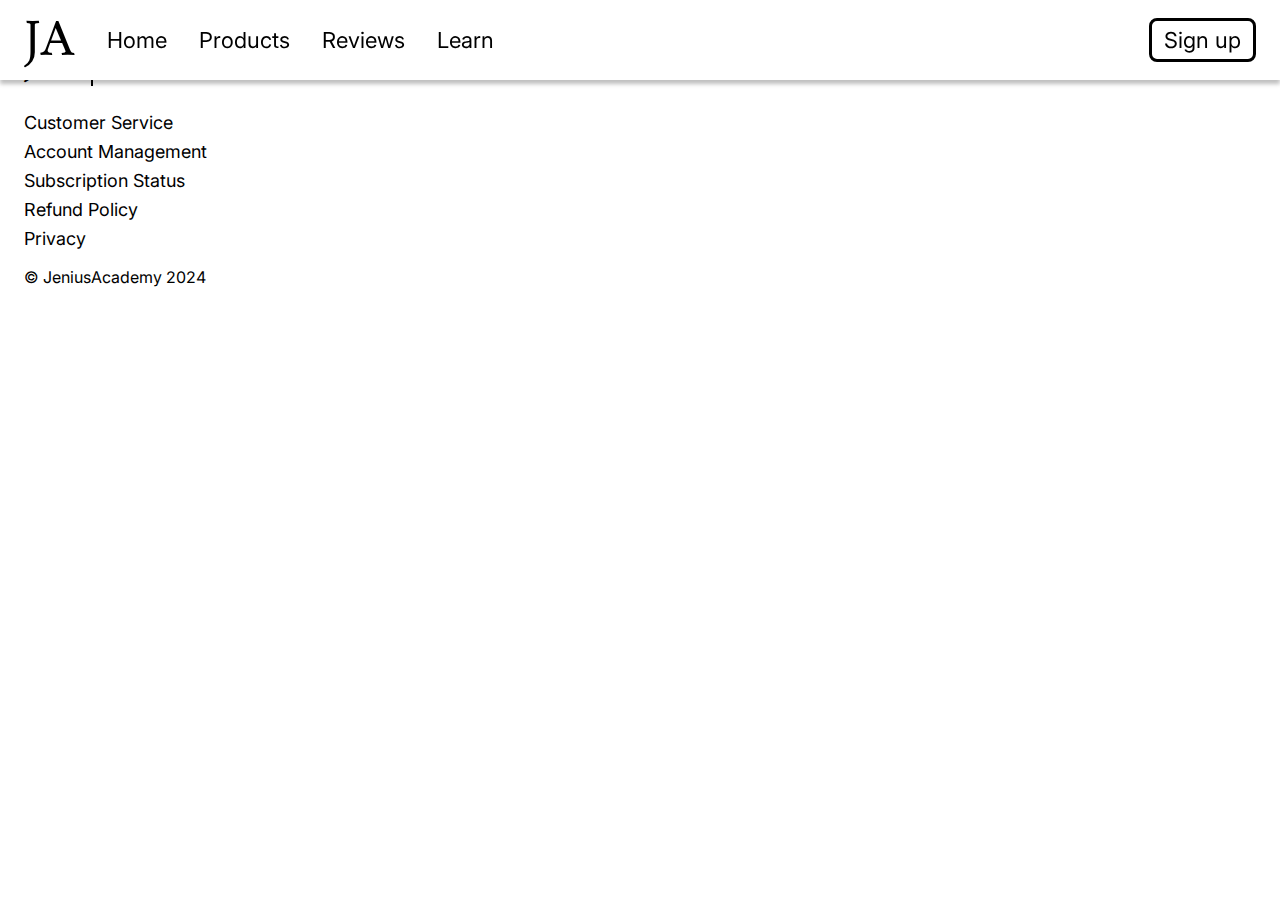
==== learning/index.html @ 0f5005dd "first upload to github" ====
<!DOCTYPE html>
<html lang="en">

<head>
  <meta charset="UTF-8">
  <meta name="viewport" content="width=device-width, initial-scale=1.0">
  <link rel="stylesheet" href="/styles/style.css">
  <script src="/scripts/customElements.js"></script>
  <link rel="preconnect" href="https://fonts.googleapis.com">
  <link rel="preconnect" href="https://fonts.gstatic.com" crossorigin>
  <link
    href="https://fonts.googleapis.com/css2?family=Lusitana:wght@400;700&family=Roboto+Mono:ital,wght@0,100..700;1,100..700&display=swap"
    rel="stylesheet">
  <link
    href="https://fonts.googleapis.com/css2?family=Inter:wght@100..900&family=Lusitana:wght@400;700&family=Roboto+Mono:ital,wght@0,100..700;1,100..700&display=swap"
    rel="stylesheet">
  <title>Learn</title>
</head>

<body>
  <custom-header></custom-header>
  <custom-footer></custom-footer>
</body>

</html>
---- styles/style.css ----
@media screen {
  :root {
    --logo-size: 48px;
    --logo-name-size: 30px;
    --title-size: 48px;
    --second-title-size: 32px;
    --signup-text-size: 22px;
    --generic-button-size: 28px;
    --features-percentage: 20%;
    --feature-title-visibility: initial;
    --feature-flex-value: 1.3 1;
  }
}

@media screen and (max-width: 768px){
  :root {
    --logo-size: 48px;
    --logo-name-size: 30px;
    --title-size: 48px;
    --second-title-size: 32px;
    --signup-text-size: 22px;
    --generic-button-size: 28px;
    --features-percentage: 20%;
    --feature-title-visibility: initial;
    --feature-flex-value: 1.5 1;
  }
}

:root {
  --main-color: black;
  --back-color: white;
  --hyperlink-hover-color: rgba(0, 0, 0, 0.75);
  --shadow-color: rgba(0, 0, 0, 0.25);
  --half-transparent-dark-color: rgba(0, 0, 0, 0.5);
  --transparent-color: rgba(0, 0, 0, 0);
}

.lusitana-regular {
  font-family: "Lusitana", serif;
  font-weight: 400;
  font-style: normal;
}

.lusitana-bold {
  font-family: "Lusitana", serif;
  font-weight: 700;
  font-style: normal;
}

.inter-regular {
  font-family: "Inter", sans-serif;
  font-optical-sizing: auto;
  font-weight: 400;
  font-style: normal;
  font-variation-settings: "slnt" 0;
}

.inter-bold {
  font-family: "Inter", sans-serif;
  font-optical-sizing: auto;
  font-weight: 700;
  font-style: normal;
  font-variation-settings: "slnt" 0;
}

.shaded-text {
  text-shadow: 3px 3px 3px var(--shadow-color);
}

html,
body {
  margin: 0;
  padding: 0;
}

header {
  display: flex;
  z-index: 2;
  position: fixed;
  top: 0;
  height: 80px;
  width: 100%;
  background-color: var(--back-color);
  align-items: center;
  padding: 16px 24px;
  box-sizing: border-box;
}

nav {
  display: inherit;
  width: 100%;
  align-items: center;
}

nav * {
  color: var(--text-color);
}

section {
  display: flex;
  width: 100%;
  min-height: 100vh;
  padding: 24px 24px;
  box-sizing: border-box;
  overflow-x: clip;
}

a {
  text-decoration: none;
  color: var(--main-color);
}

footer {
  padding: 24px 24px;
}

footer * {
  position: relative;
}

.shaded-vertical {
  box-shadow: 0 4px 4px 0px var(--shadow-color);
}

.vertical-line {
  border-right: 2px solid;
  padding-right: 16px;
  height: 50px;
}

.logo {
  transition-duration: 1s;
  cursor: default;
  font-size: var(--logo-size);
  margin-right: 16px;
}

.logo:hover {
  transition-duration: 0.3s;
  text-shadow: 3px 3px 3px var(--shadow-color);
}

.logo-name {
  font-size: var(--logo-name-size);
}

.navigation-button {
  position: relative;
  font-size: 22px;
  margin-left: 16px;
  margin-right: 16px;
}

.navigation-button::after {
  transition-duration: 0.3s;
  content: "";
  height: 3px;
  width: 0;
  position: absolute;
  left: 50%;
  bottom: -4px;
  background-color: var(--main-color);
  pointer-events: none;
}

.navigation-button:hover::after {
  transition-duration: 0.3s;
  width: 110%;
  left: -5%;
}

.current {
  cursor: default;
  pointer-events: none;
}

.current::after {
  content: "";
  height: 3px;
  width: 110%;
  position: absolute;
  left: -5%;
  bottom: -4px;
}

.signup {
  font-size: var(--signup-text-size);
}

.black-button {
  transition-duration: 0.3s;
  margin-left: auto;
  padding: 6px 12px;
  border: 3px solid var(--main-color);
  border-radius: 8px;
}

.black-button:hover {
  transition-duration: 0.3s;
  background-color: var(--main-color);
  color: var(--back-color);
  box-shadow: 4px 4px 3px var(--shadow-color);
}

.black-button:active {
  box-shadow: none;
}

.white-button {
  transition-duration: 0.3s;
  margin-left: auto;
  padding: 6px 12px;
  border: 3px solid var(--back-color);
  border-radius: 8px;
}

.white-button:hover {
  transition-duration: 0.3s;
  background-color: var(--back-color);
  color: var(--main-color);
  box-shadow: 4px 4px 3px var(--shadow-color);
}

.white-button:active {
  box-shadow: none;
}

.footer-hyperlinks a {
  transition-duration: 0.3s;
  font-size: 18px;
  display: block;
  margin-top: 8px;
}

.footer-hyperlinks a:hover {
  transition-duration: 0.3s;
  color: var(--hyperlink-hover-color);
}

.main {
  background-size: cover;
  overflow-y: clip;
  align-items: center;
  justify-content: center;
  text-align: center;
}

.main * {
  color: var(--back-color);
}

.main h1 {
  font-size: var(--title-size);
}

.main a {
  font-size: var(--generic-button-size);
}

.main-background {
  width: 100%;
}

.boast {
  display: flex;
  align-items: center;
  justify-content: center;
  text-align: center;
}

.boast h1 {
  font-size: var(--title-size);
}

.boast a {
  font-size: var(--generic-button-size);
}

.features {
  flex-wrap: wrap;
  padding: 0;
  color: var(--back-color);
  justify-content: space-between;
}

.features h1 {
  display: var(--feature-title-visibility);
  z-index: 1;
  position: absolute;
  font-size: var(--title-size);
  left: 50%;
  transform: translate(-50%);
  margin-top: 64px;
}

.feature {
  display: flex;
  flex-wrap: wrap;
  justify-content: center;
  position: relative;
  box-shadow: inset 0 4px 4px var(--shadow-color);
  transition-duration: 0.5s;
  flex: 1 1;
  background-size: cover;
  background-position-x: center;
  height: 100vh;
  box-sizing: border-box;
}

.feature:hover {
  transition-duration: 0.5s;
  flex: var(--feature-flex-value);
}

.feature::before {
  transition-duration: 0.5s;
  content: '';
  position: absolute;
  width: 100%;
  height: 100%;
}

.feature:hover::before {
  transition-duration: 0.5s;
  background-color: var(--half-transparent-dark-color);
  backdrop-filter: blur(5px);
}

.feature div {
  padding: 180px 30px;
  z-index: 1;
}

.feature h2 {
  font-size: var(--second-title-size);
}

.feature p {
  transition-duration: 0.3s;
  justify-self: stretch;
  opacity: 0;
}

.feature:hover p {
  transition-duration: 1s;
  opacity: 100%;
}

.subscription {

}
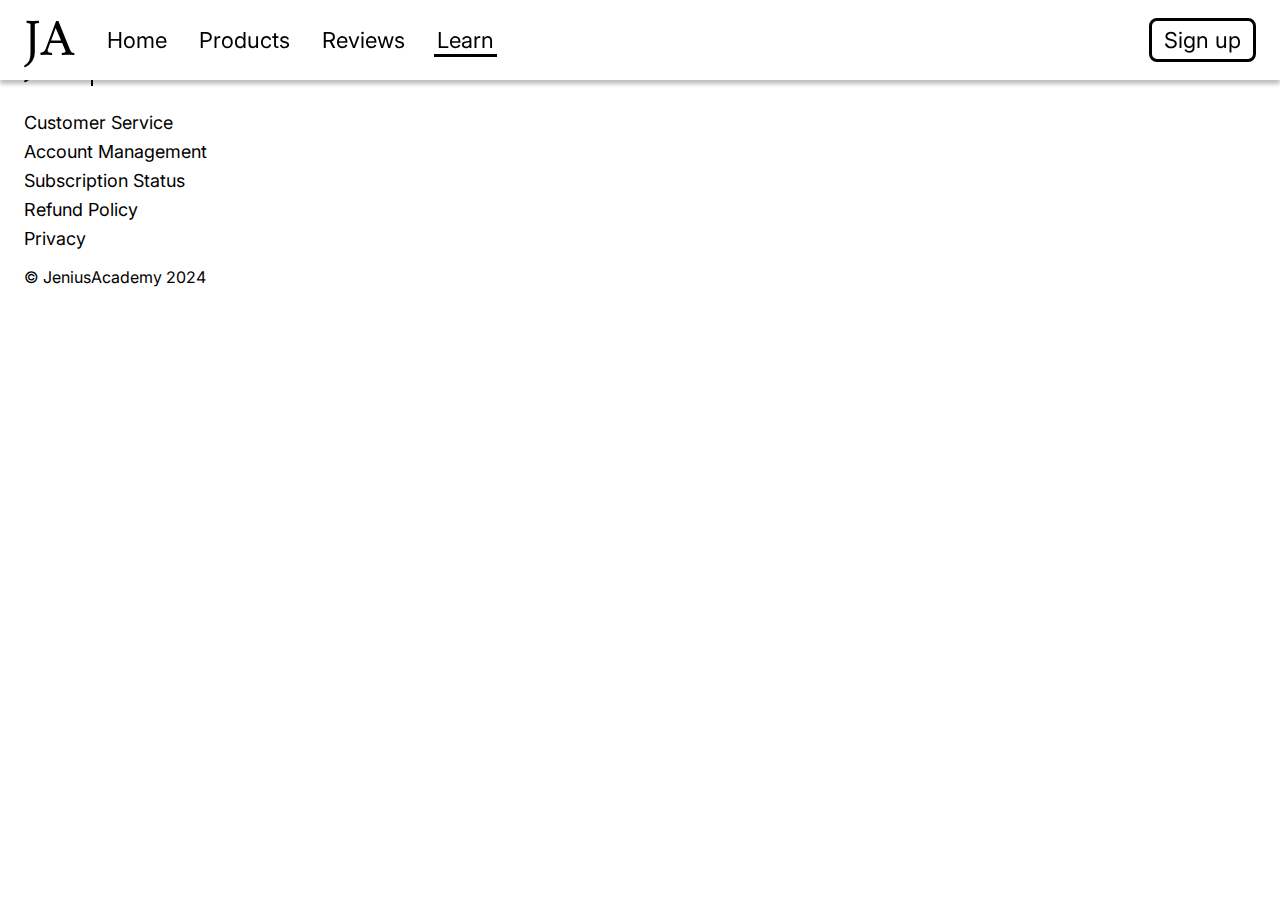
==== commit fa3a0950: "Initialize authentication" ====
--- a/learning/index.html
+++ b/learning/index.html
@@ -5,7 +5,8 @@
   <meta charset="UTF-8">
   <meta name="viewport" content="width=device-width, initial-scale=1.0">
   <link rel="stylesheet" href="/styles/style.css">
-  <script src="/scripts/customElements.js"></script>
+  <script src="/scripts/customElements.js" defer></script>
+  <script src="/scripts/authenticate.js" defer></script>
   <link rel="preconnect" href="https://fonts.googleapis.com">
   <link rel="preconnect" href="https://fonts.gstatic.com" crossorigin>
   <link
--- a/styles/style.css
+++ b/styles/style.css
@@ -2,27 +2,35 @@
   :root {
     --logo-size: 48px;
     --logo-name-size: 30px;
+    --navigation-size: 22px;
     --title-size: 48px;
     --second-title-size: 32px;
     --signup-text-size: 22px;
+    --price-size: 22px;
+    --description-size: 18px;
     --generic-button-size: 28px;
     --features-percentage: 20%;
     --feature-title-visibility: initial;
     --feature-flex-value: 1.3 1;
+    --card-padding: 16px 24px 32px 24px;
   }
 }
 
-@media screen and (max-width: 768px){
+@media screen and (max-width: 768px) {
   :root {
-    --logo-size: 48px;
+    --logo-size: 40px;
     --logo-name-size: 30px;
-    --title-size: 48px;
+    --navigation-size: 18px;
+    --title-size: 40px;
     --second-title-size: 32px;
-    --signup-text-size: 22px;
-    --generic-button-size: 28px;
+    --signup-text-size: 18px;
+    --price-size: 22px;
+    --description-size: 14px;
+    --generic-button-size: 24px;
     --features-percentage: 20%;
-    --feature-title-visibility: initial;
-    --feature-flex-value: 1.5 1;
+    --feature-title-visibility: none;
+    --feature-flex-value: 1.3 1;
+    --card-padding: 16px 12px 32px 12px;
   }
 }
 
@@ -33,6 +41,8 @@
   --shadow-color: rgba(0, 0, 0, 0.25);
   --half-transparent-dark-color: rgba(0, 0, 0, 0.5);
   --transparent-color: rgba(0, 0, 0, 0);
+  --price-color: rgba(0, 0, 0, 0.6);
+  --warning-color: rgb(200, 50, 50);
 }
 
 .lusitana-regular {
@@ -63,8 +73,38 @@
   font-variation-settings: "slnt" 0;
 }
 
+.shaded-vertical {
+  box-shadow: 0 4px 4px 0 var(--shadow-color);
+}
+
+.shaded-card {
+  transition-duration: 0.3s;
+  background-color: var(--back-color);
+  box-shadow: 2px 4px 8px 0 var(--shadow-color);
+  padding: var(--card-padding);
+  border-radius: 12px;
+  box-sizing: border-box;
+}
+
+.shaded-card:hover {
+  transition-duration: 0.3s;
+  box-shadow: 4px 6px 12px 0 var(--shadow-color);
+}
+
+.suggested-card {
+  border: 4px solid var(--main-color);
+}
+
 .shaded-text {
   text-shadow: 3px 3px 3px var(--shadow-color);
+}
+
+.spacer {
+  width: 100%;
+}
+
+.hidden {
+  display: none;
 }
 
 html,
@@ -98,28 +138,42 @@
 
 section {
   display: flex;
-  width: 100%;
+  min-width: 100%;
   min-height: 100vh;
   padding: 24px 24px;
   box-sizing: border-box;
   overflow-x: clip;
 }
 
+h1 {
+  font-size: var(--title-size);
+}
+
+h2 {
+  font-size: var(--second-title-size);
+}
+
 a {
   text-decoration: none;
   color: var(--main-color);
 }
 
+details summary {
+  cursor: pointer;
+  margin-bottom: -15px;
+  transition: margin-bottom 0.15s;
+}
+
+details[open] summary {
+  margin-bottom: 10px;
+}
+
 footer {
   padding: 24px 24px;
 }
 
 footer * {
   position: relative;
-}
-
-.shaded-vertical {
-  box-shadow: 0 4px 4px 0px var(--shadow-color);
 }
 
 .vertical-line {
@@ -146,7 +200,7 @@
 
 .navigation-button {
   position: relative;
-  font-size: 22px;
+  font-size: var(--navigation-size);
   margin-left: 16px;
   margin-right: 16px;
 }
@@ -169,12 +223,12 @@
   left: -5%;
 }
 
-.current {
+#current {
   cursor: default;
   pointer-events: none;
 }
 
-.current::after {
+#current::after {
   content: "";
   height: 3px;
   width: 110%;
@@ -189,25 +243,39 @@
 
 .black-button {
   transition-duration: 0.3s;
+  color: var(--main-color);
   margin-left: auto;
   padding: 6px 12px;
   border: 3px solid var(--main-color);
   border-radius: 8px;
 }
 
-.black-button:hover {
+.black-button-filled {
+  transition-duration: 0.3s;
+  margin-left: auto;
+  padding: 6px 12px;
+  border: 3px solid var(--main-color);
+  border-radius: 8px;
+  background-color: var(--main-color);
+  color: var(--back-color);
+}
+
+.black-button:hover,
+.black-button-filled:hover {
   transition-duration: 0.3s;
   background-color: var(--main-color);
   color: var(--back-color);
   box-shadow: 4px 4px 3px var(--shadow-color);
 }
 
-.black-button:active {
+.black-button:active,
+.black-button-filled:active {
   box-shadow: none;
 }
 
 .white-button {
   transition-duration: 0.3s;
+  color: var(--back-color);
   margin-left: auto;
   padding: 6px 12px;
   border: 3px solid var(--back-color);
@@ -237,7 +305,10 @@
   color: var(--hyperlink-hover-color);
 }
 
-.main {
+/* Home Page */
+
+#main {
+  background-image: url(/assets/img/home-main.jpg);
   background-size: cover;
   overflow-y: clip;
   align-items: center;
@@ -245,49 +316,40 @@
   text-align: center;
 }
 
-.main * {
+#main h1 {
   color: var(--back-color);
 }
 
-.main h1 {
-  font-size: var(--title-size);
-}
-
-.main a {
+#main a {
   font-size: var(--generic-button-size);
 }
 
-.main-background {
-  width: 100%;
-}
-
-.boast {
+#main-background {
+  width: 100%;
+}
+
+#boast {
   display: flex;
   align-items: center;
   justify-content: center;
   text-align: center;
 }
 
-.boast h1 {
-  font-size: var(--title-size);
-}
-
-.boast a {
+#boast a {
   font-size: var(--generic-button-size);
 }
 
-.features {
+#features {
   flex-wrap: wrap;
   padding: 0;
   color: var(--back-color);
-  justify-content: space-between;
-}
-
-.features h1 {
+  justify-content: space-evenly;
+}
+
+#features h1 {
   display: var(--feature-title-visibility);
   z-index: 1;
   position: absolute;
-  font-size: var(--title-size);
   left: 50%;
   transform: translate(-50%);
   margin-top: 64px;
@@ -305,6 +367,7 @@
   background-position-x: center;
   height: 100vh;
   box-sizing: border-box;
+  min-width: 210px;
 }
 
 .feature:hover {
@@ -314,7 +377,8 @@
 
 .feature::before {
   transition-duration: 0.5s;
-  content: '';
+  background-color: var(--shadow-color);
+  content: "";
   position: absolute;
   width: 100%;
   height: 100%;
@@ -331,21 +395,227 @@
   z-index: 1;
 }
 
-.feature h2 {
-  font-size: var(--second-title-size);
-}
-
 .feature p {
   transition-duration: 0.3s;
-  justify-self: stretch;
+  font-size: var(--description-size);
   opacity: 0;
 }
 
-.feature:hover p {
+.feature:hover p,
+.feature:active p {
   transition-duration: 1s;
   opacity: 100%;
 }
 
-.subscription {
-
-}+#subscriptions {
+  justify-content: center;
+  text-align: center;
+  padding-bottom: 72px;
+}
+
+#subscriptions h1 {
+  margin: 48px 0;
+}
+
+#subscriptions a {
+  font-size: var(--generic-button-size);
+}
+
+.plans {
+  display: flex;
+  flex-wrap: wrap;
+  padding: 0 5%;
+  gap: 40px;
+  margin-bottom: 48px;
+  justify-content: space-around;
+}
+
+.plan {
+  display: flex;
+  flex-direction: column;
+  justify-content: center;
+  transition-duration: 0.3s;
+  z-index: 0;
+  position: relative;
+  flex: 1 1;
+}
+
+.plan:not(.suggested-card) {
+  transition-duration: 0.3s;
+  transition-timing-function: linear;
+}
+
+.plans .plan:not(:hover) {
+  transition-duration: 0.3s;
+}
+
+.plans:hover .plan:not(:hover) {
+  transition-duration: 0.3s;
+  opacity: 50%;
+  transform: scale(95%);
+}
+
+.plan:hover {
+  transition-duration: 0.3s;
+  opacity: 100%;
+  z-index: 1;
+  transform: scale(105%);
+}
+
+.plan h2 {
+  margin: 0;
+}
+
+.plan h3 {
+  font-size: var(--price-size);
+  color: var(--price-color);
+  margin-top: 6px;
+}
+
+.plan p {
+  font-size: var(--description-size);
+  margin: 0 32px 10% 10%;
+  text-align: left;
+  margin-bottom: 8px;
+}
+
+.plan ul {
+  text-align: left;
+  margin-top: 0;
+  margin-bottom: 32px;
+  padding: 0;
+  margin-left: 10%;
+  margin-right: 10%;
+}
+
+.plan li {
+  margin: 8px 0;
+  font-size: var(--description-size);
+}
+
+.plan a {
+  font-size: var(--generic-button-size);
+  box-sizing: border-box;
+  width: 100%;
+  margin-top: auto;
+  margin-left: auto;
+  margin-right: auto;
+}
+
+#faq {
+  text-align: center;
+  padding-bottom: 72px;
+}
+
+#faq h1 {
+  margin: 48px 0 72px 0;
+}
+
+#faq hr {
+  border-top: 3px solid lightgrey;
+  margin: 39px 0 24px 0;
+}
+
+#faq a {
+  font-size: var(--generic-button-size);
+}
+
+.qna {
+  text-align: left;
+  margin-bottom: 48px;
+}
+
+.question {
+  font-size: var(--second-title-size);
+}
+
+.answer {
+  font-size: var(--navigation-size);
+  margin-left: 32px;
+  margin-top: 8px;
+}
+
+/* Register Page */
+
+#register {
+  background-image: url(/assets/img/register-main.jpg);
+  background-size: cover;
+  background-position: center;
+  overflow-y: clip;
+  align-items: center;
+  justify-content: right;
+}
+
+#register .shaded-card {
+  max-width: 550px;
+  margin-top: 72px;
+  padding: 36px 32px 40px 32px;
+}
+
+#register .shaded-card h1 {
+  text-align: center;
+  margin: 0 0 36px 0;
+}
+
+#register-form {
+  display: flex;
+  flex-wrap: wrap;
+  gap: 20px;
+}
+
+form label {
+  height: 8px;
+  display: block;
+  font-size: 16px;
+  margin-bottom: 4px;
+  padding-left: 8px;
+  color: var(--warning-color);
+}
+
+input {
+  transition-duration: 0.3s;
+  width: 100%;
+  box-sizing: border-box;
+  font-size: var(--generic-button-size);
+  border: 0;
+  border-bottom: 3px solid var(--half-transparent-dark-color);
+  padding: 3px 12px;
+}
+
+input:hover,
+input:focus {
+  transition-duration: 0.3s;
+  outline: none;
+}
+
+input:active {
+  transition-duration: 0.1s;
+  box-shadow: none;
+}
+
+input:focus {
+  border-color: var(--main-color);
+}
+
+input[type="submit"] {
+  padding: 12px;
+  cursor: pointer;
+}
+
+input[type="submit"]:disabled {
+  opacity: 50%;
+  cursor: not-allowed;
+  box-shadow: none;
+}
+
+#register-form span {
+  flex: 1 1;
+}
+
+#register-form div {
+  width: 100%;
+}
+
+.wrong-input {
+  border-color: var(--warning-color);
+}
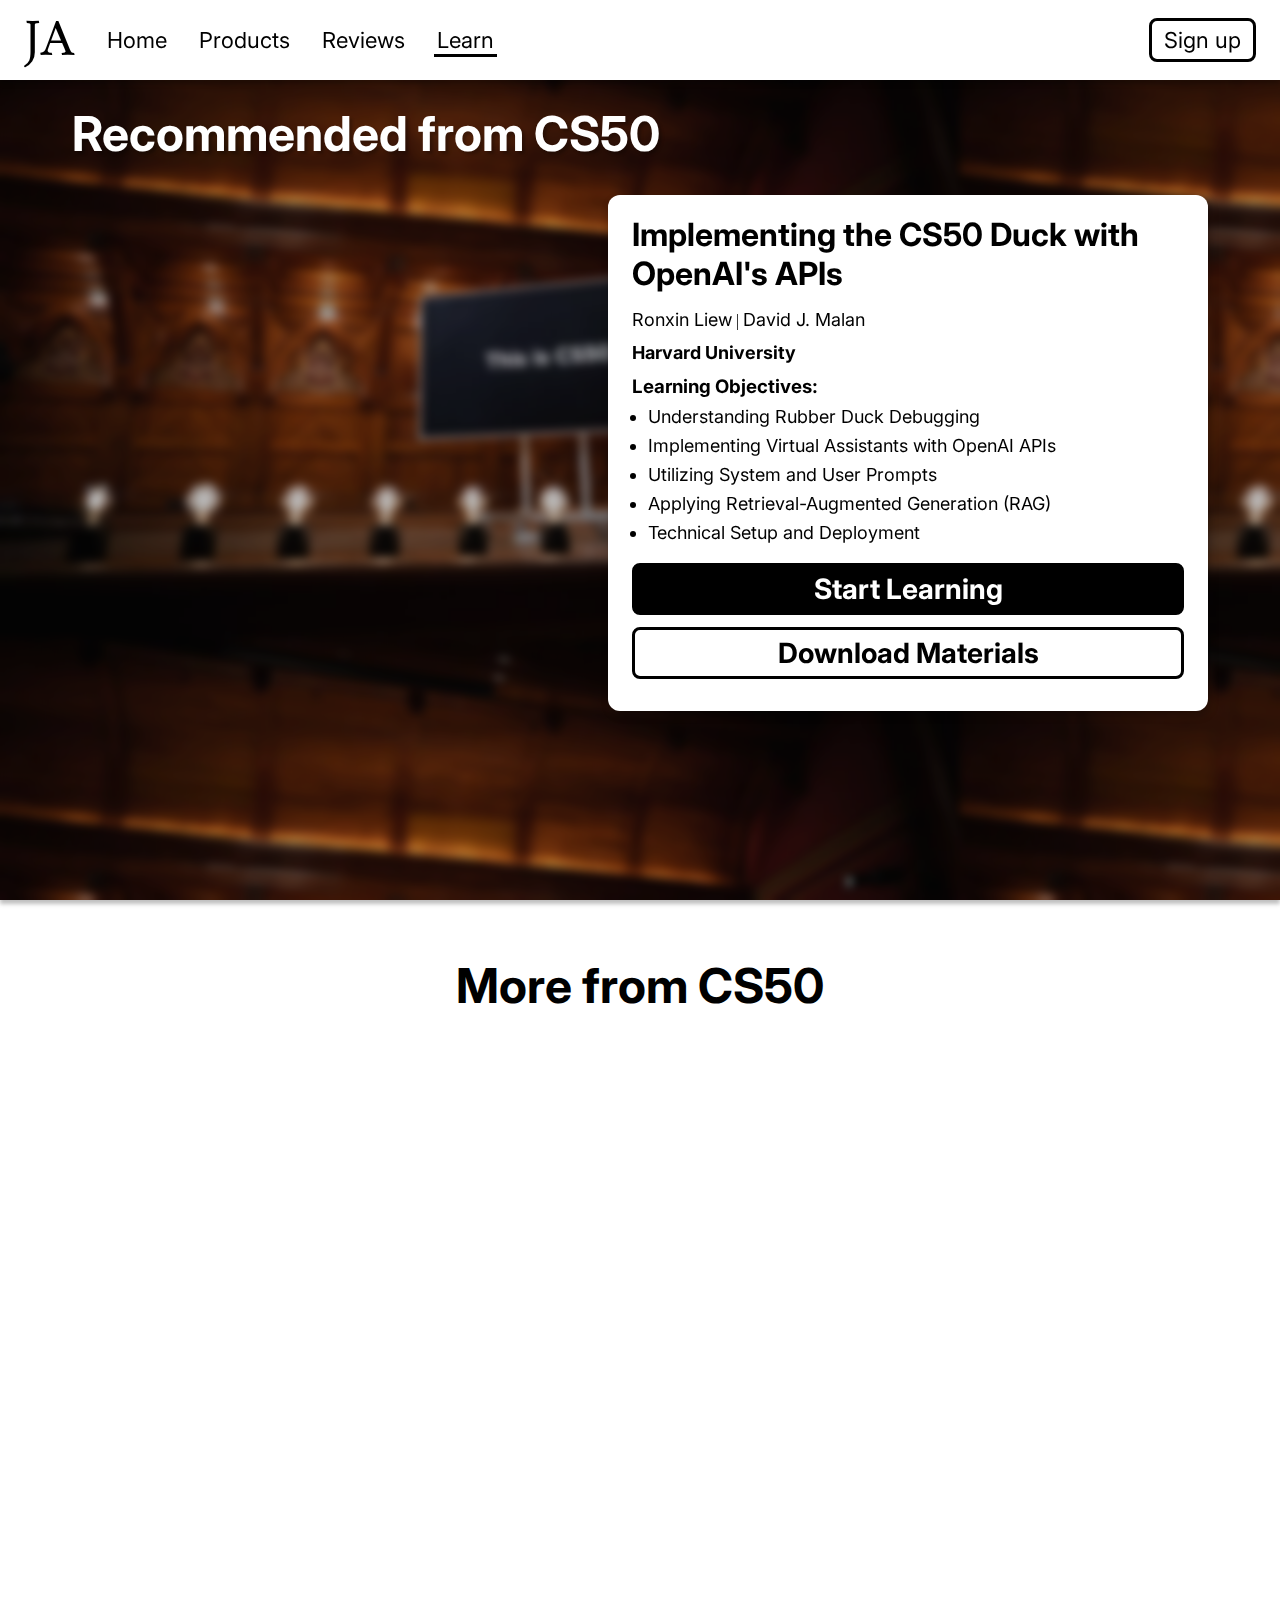
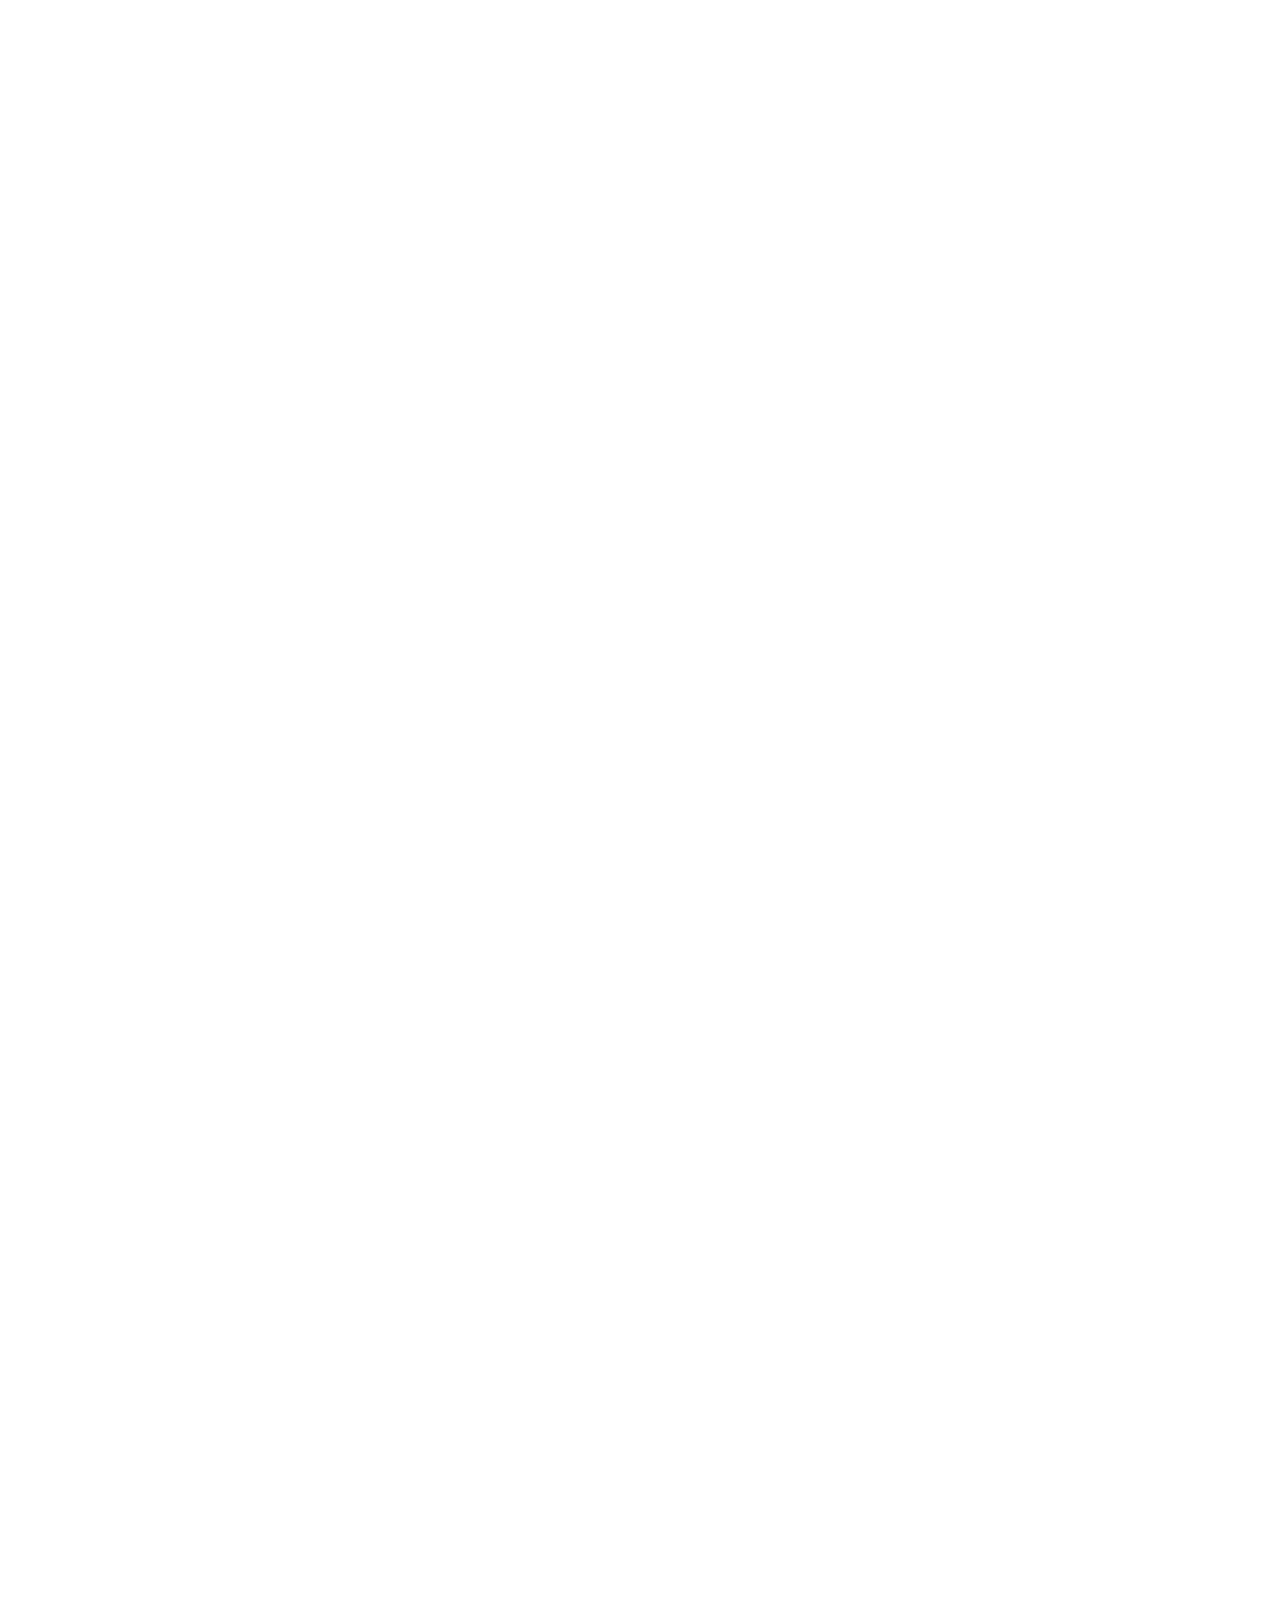
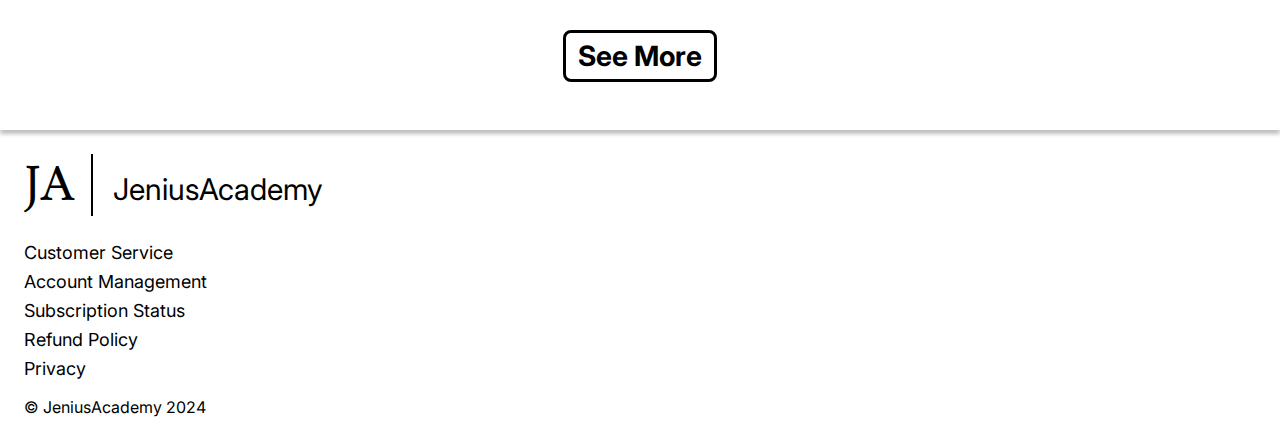
==== commit df03716e: "assets update and final page" ====
--- a/learning/index.html
+++ b/learning/index.html
@@ -7,6 +7,7 @@
   <link rel="stylesheet" href="/styles/style.css">
   <script src="/scripts/customElements.js" defer></script>
   <script src="/scripts/authenticate.js" defer></script>
+  <script src="/scripts/player.js" defer></script>
   <link rel="preconnect" href="https://fonts.googleapis.com">
   <link rel="preconnect" href="https://fonts.gstatic.com" crossorigin>
   <link
@@ -20,6 +21,43 @@
 
 <body>
   <custom-header></custom-header>
+  <section class="shaded-vertical" id="learn-main">
+    <div class="spacer" id="hideonplay">
+      <h1 class="inter-bold shaded-text">Recommended from CS50</h1>
+      <div class="shaded-card" id="video-details">
+        <h2 class="inter-bold">Implementing the CS50 Duck with OpenAI's APIs</h2>
+        <div>
+          <a href="" class="inter-regular lecturer">Ronxin Liew</a>
+          <label for="separator">|</label>
+          <a href="" class="inter-regular lecturer">David J. Malan</a>
+        </div>
+        <a href="" class="inter-bold" id="university">Harvard University</a>
+        <div>
+          <h3 class="inter-bold">Learning Objectives:</h3>
+          <ul class="inter-regular">
+            <li>Understanding Rubber Duck Debugging</li>
+            <li>Implementing Virtual Assistants with OpenAI APIs</li>
+            <li>Utilizing System and User Prompts</li>
+            <li>Applying Retrieval-Augmented Generation (RAG)</li>
+            <li>Technical Setup and Deployment</li>
+          </ul>
+        </div>
+        <a class="inter-bold black-button-filled main-button" id="play-button">Start Learning</a>
+        <a href="" class="inter-bold black-button main-button">Download Materials</a>
+      </div>
+    </div>
+  </section>
+  <section class="shaded-vertical" id="learn-others">
+    <div class="spacer">
+      <h1 class="inter-bold">More from CS50</h1>
+      <span class="more-videos">
+        <iframe src="https://www.youtube.com/embed/-aqUek49iL8?si=c6D_Fn7f9S9sZoCr" title="YouTube video player" frameborder="0" allow="accelerometer; autoplay; clipboard-write; encrypted-media; gyroscope; picture-in-picture; web-share" referrerpolicy="strict-origin-when-cross-origin" allowfullscreen></iframe>
+        <iframe src="https://www.youtube.com/embed/1RCMYG8RUSE?si=5Tbi_AOYWJUEvycC" title="YouTube video player" frameborder="0" allow="accelerometer; autoplay; clipboard-write; encrypted-media; gyroscope; picture-in-picture; web-share" referrerpolicy="strict-origin-when-cross-origin" allowfullscreen></iframe>
+        <iframe src="https://www.youtube.com/embed/EKof-cJiTG8?si=fSWzv3N9EtAh1Ux4" title="YouTube video player" frameborder="0" allow="accelerometer; autoplay; clipboard-write; encrypted-media; gyroscope; picture-in-picture; web-share" referrerpolicy="strict-origin-when-cross-origin" allowfullscreen></iframe>
+      </span>
+      <a href="" class="inter-bold black-button" id="see-more">See More</a>
+    </div>
+  </section>
   <custom-footer></custom-footer>
 </body>
 
--- a/styles/style.css
+++ b/styles/style.css
@@ -25,12 +25,11 @@
     --second-title-size: 32px;
     --signup-text-size: 18px;
     --price-size: 22px;
-    --description-size: 14px;
+    --description-size: 16px;
     --generic-button-size: 24px;
     --features-percentage: 20%;
     --feature-title-visibility: none;
     --feature-flex-value: 1.3 1;
-    --card-padding: 16px 12px 32px 12px;
   }
 }
 
@@ -45,6 +44,10 @@
   --warning-color: rgb(200, 50, 50);
 }
 
+html {
+  scroll-behavior: smooth;
+}
+
 .lusitana-regular {
   font-family: "Lusitana", serif;
   font-weight: 400;
@@ -77,6 +80,10 @@
   box-shadow: 0 4px 4px 0 var(--shadow-color);
 }
 
+.shaded-box {
+  box-shadow: 3px 3px 8px 0 var(--shadow-color);
+}
+
 .shaded-card {
   transition-duration: 0.3s;
   background-color: var(--back-color);
@@ -146,6 +153,7 @@
 }
 
 h1 {
+  transition-duration: 0.3s;
   font-size: var(--title-size);
 }
 
@@ -237,14 +245,21 @@
   bottom: -4px;
 }
 
-.signup {
+#username {
+  margin-left: auto;
+  font-size: var(--navigation-size);
+  margin-right: 16px;
+}
+
+#toggle {
   font-size: var(--signup-text-size);
+  cursor: pointer;
+  display: none;
 }
 
 .black-button {
   transition-duration: 0.3s;
   color: var(--main-color);
-  margin-left: auto;
   padding: 6px 12px;
   border: 3px solid var(--main-color);
   border-radius: 8px;
@@ -364,7 +379,7 @@
   transition-duration: 0.5s;
   flex: 1 1;
   background-size: cover;
-  background-position-x: center;
+  background-position: center;
   height: 100vh;
   box-sizing: border-box;
   min-width: 210px;
@@ -413,12 +428,23 @@
   padding-bottom: 72px;
 }
 
+#subscriptions::before {
+  content: "";
+  position: absolute;
+  width: 100%;
+  height: 100%;
+  left: 0;
+  z-index: 0;
+}
+
 #subscriptions h1 {
   margin: 48px 0;
+  position: relative;
 }
 
 #subscriptions a {
   font-size: var(--generic-button-size);
+  position: relative;
 }
 
 .plans {
@@ -451,7 +477,7 @@
 
 .plans:hover .plan:not(:hover) {
   transition-duration: 0.3s;
-  opacity: 50%;
+  opacity: 75%;
   transform: scale(95%);
 }
 
@@ -526,7 +552,7 @@
 }
 
 .question {
-  font-size: var(--second-title-size);
+  font-size: var(--navigation-size);
 }
 
 .answer {
@@ -564,12 +590,14 @@
 }
 
 form label {
-  height: 8px;
+  height: 16px;
   display: block;
   font-size: 16px;
-  margin-bottom: 4px;
   padding-left: 8px;
   color: var(--warning-color);
+  white-space: nowrap;
+  overflow: hidden;
+  text-overflow: ellipsis;
 }
 
 input {
@@ -609,7 +637,7 @@
 }
 
 #register-form span {
-  flex: 1 1;
+  flex: 1 1 45%;
 }
 
 #register-form div {
@@ -619,3 +647,231 @@
 .wrong-input {
   border-color: var(--warning-color);
 }
+
+/* Subscription Page */
+
+#products {
+  background-image: url("/assets/img/subscription-main.jpg");
+  background-size: cover;
+  background-position: center;
+  overflow-y: clip;
+  align-items: center;
+  justify-content: center;
+  text-align: center;
+  padding-bottom: 72px;
+  padding-top: 72px;
+}
+
+#products h1 {
+  color: var(--back-color);
+  z-index: 1;
+  position: relative;
+}
+
+#products a {
+  font-size: var(--generic-button-size);
+  position: relative;
+}
+
+#products::before {
+  content: "";
+  position: absolute;
+  width: 100%;
+  height: 100%;
+  left: 0;
+  top: 0;
+  z-index: 0;
+  backdrop-filter: blur(3px);
+}
+
+/* Testimony Page */
+
+#testimonies {
+  display: block;
+  position: relative;
+  background-image: url("/assets/img/testimony-main.jpg");
+  background-position: center;
+  background-size: cover;
+  padding: 72px;
+}
+
+#testimonies h1 {
+  position: relative;
+  text-align: center;
+  color: var(--back-color);
+}
+
+#testimonies::before {
+  content: "";
+  position: absolute;
+  width: 100%;
+  height: 100%;
+  left: 0;
+  top: 0;
+  backdrop-filter: blur(5px);
+  background-color: var(--shadow-color);
+}
+
+#reviewsrow {
+  padding-bottom: 72px;
+  display: flex;
+  flex-wrap: wrap;
+  flex-direction: row;
+  align-items: start;
+  justify-content: center;
+  gap: 20px;
+}
+
+.reviewscolumn {
+  flex: 1 1;
+  position: relative;
+  display: flex;
+  flex-wrap: wrap;
+  flex-direction: column;
+  gap: 20px;
+  align-items: flex-start;
+  justify-content: center;
+}
+
+.review {
+  min-width: 400px;
+}
+
+.review-content {
+  display: flex;
+  justify-content: space-between;
+}
+
+.head div {
+  text-align: left;
+}
+
+.review h2 {
+  margin-bottom: 0;
+}
+
+.review a {
+  margin-top: 0;
+  color: var(--price-color);
+  font-size: var(--navigation-size);
+}
+
+.review img {
+  right: 0;
+  height: 100px;
+  border-radius: 8px;
+}
+
+.review p {
+  margin-right: 8px;
+}
+
+/* learn page */
+
+#learn-main {
+  padding: 72px;
+  position: relative;
+  background-image: url("/assets/img/learn-cs50-main.jpg");
+}
+
+main-player {
+  margin-top: 72px;
+  width: 100%;
+}
+
+#learn-main iframe {
+  position: relative;
+  width: 100%;
+  aspect-ratio: 16 / 7;
+  border-radius: 16px;
+}
+
+#learn-main::before {
+  background-color: var(--shadow-color);
+  content: "";
+  position: absolute;
+  width: 100%;
+  height: 100%;
+  left: 0;
+  top: 0;
+  backdrop-filter: blur(5px);
+}
+
+#learn-main h1 {
+  position: relative;
+  color: var(--back-color);
+}
+
+#learn-main .shaded-card {
+  position: relative;
+  max-width: 600px;
+  margin-left: auto;
+}
+
+#video-details {
+  display: flex;
+  flex-direction: column;
+  gap: 12px;
+}
+
+#video-details h2 {
+  margin: 4px 0;
+}
+
+.lecturer, #university {
+  font-size: var(--description-size);
+}
+
+#video-details h3 {
+  margin: 0;
+}
+
+#video-details ul {
+  text-align: left;
+  margin: 0;
+  padding: 0;
+  margin-left: 16px;
+}
+
+#video-details li {
+  margin: 8px 0;
+  font-size: var(--description-size);
+}
+
+#video-details .main-button {
+  font-size: var(--generic-button-size);
+  display: block;
+  text-align: center;
+  margin: 0;
+  cursor: pointer;
+}
+
+#learn-others {
+  min-height: 0;
+}
+
+#learn-others .spacer {
+  display: flex;
+  flex-direction: column;
+  text-align: center;
+  gap: 20px;
+}
+
+#see-more {
+  flex-direction: 0 0;
+  font-size: var(--generic-button-size);
+  margin: 24px auto;
+}
+
+.more-videos {
+  display: flex;
+  flex-wrap: wrap;
+  justify-content: space-around;
+  gap: 20px;
+}
+
+.more-videos iframe {
+  flex: 0 1 30%;
+  aspect-ratio: 16 / 9;
+  border-radius: 12px;
+}